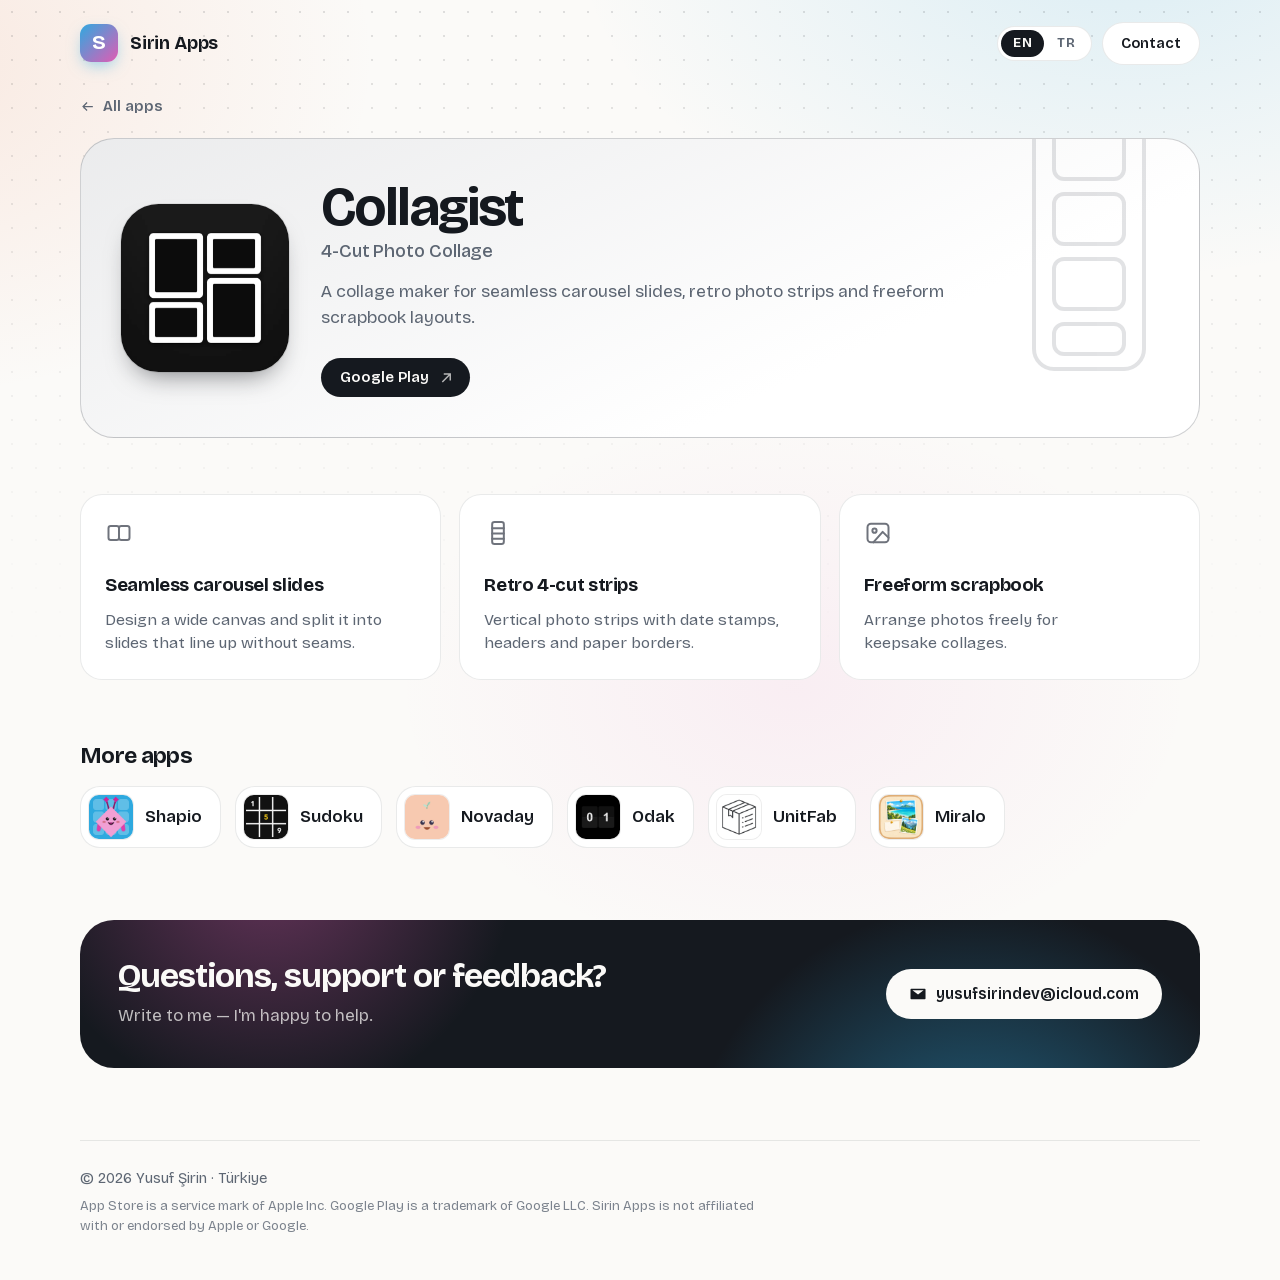
==== collagist/index.html @ 5d256554 "Add app detail pages, line motifs, platform-aware store buttons and SEO basics Co-Authored-By: Claud" ====
<!DOCTYPE html>
<html lang="en">
<head>
  <meta charset="utf-8">
  <meta name="viewport" content="width=device-width, initial-scale=1">
  <title>Collagist: 4-Cut Photo Collage — Sirin Apps</title>
  <meta name="description" content="A collage maker for seamless carousel slides, retro photo strips and freeform scrapbook layouts.">
  <link rel="canonical" href="https://yusufsirinn.github.io/collagist/">
  <meta name="color-scheme" content="light dark">
  <meta name="theme-color" content="#fbfaf8" media="(prefers-color-scheme: light)">
  <meta name="theme-color" content="#0c0f14" media="(prefers-color-scheme: dark)">
  <meta property="og:type" content="website">
  <meta property="og:site_name" content="Sirin Apps">
  <meta property="og:title" content="Collagist: 4-Cut Photo Collage — Sirin Apps">
  <meta property="og:description" content="A collage maker for seamless carousel slides, retro photo strips and freeform scrapbook layouts.">
  <meta property="og:url" content="https://yusufsirinn.github.io/collagist/">
  <meta property="og:image" content="https://yusufsirinn.github.io/icons/collagist.webp">
  <meta name="twitter:card" content="summary">
  <link rel="icon" href="data:image/svg+xml,%3Csvg xmlns='http://www.w3.org/2000/svg' viewBox='0 0 64 64'%3E%3Cdefs%3E%3ClinearGradient id='g' x1='0' y1='0' x2='1' y2='1'%3E%3Cstop offset='0' stop-color='%232fa9e0'/%3E%3Cstop offset='1' stop-color='%23e05cb4'/%3E%3C/linearGradient%3E%3C/defs%3E%3Crect width='64' height='64' rx='15' fill='url(%23g)'/%3E%3Ctext x='32' y='46' font-family='Helvetica,Arial,sans-serif' font-size='38' font-weight='700' text-anchor='middle' fill='white'%3ES%3C/text%3E%3C/svg%3E">
  <link rel="preload" href="../fonts/bricolage-latin.woff2" as="font" type="font/woff2" crossorigin>
  <link rel="stylesheet" href="../assets/site.css">
  <script type="application/ld+json">{"@context": "https://schema.org", "@type": "MobileApplication", "name": "Collagist", "description": "A collage maker for seamless carousel slides, retro photo strips and freeform scrapbook layouts.", "applicationCategory": "PhotographyApplication", "operatingSystem": "Android", "url": "https://yusufsirinn.github.io/collagist/", "image": "https://yusufsirinn.github.io/icons/collagist.webp", "author": {"@type": "Person", "name": "Yusuf Şirin"}}</script>
</head>
<body class="sub-page">
  <!--sprite-->
  <svg width="0" height="0" style="position:absolute" aria-hidden="true" focusable="false">
    <symbol id="i-arrow" viewBox="0 0 24 24"><path d="M8 6h10v10h-2V9.41l-9.3 9.3-1.42-1.42L14.59 8H8V6z"/></symbol>
    <symbol id="i-mail" viewBox="0 0 24 24"><path d="M3 5h18a1 1 0 0 1 1 1v12a1 1 0 0 1-1 1H3a1 1 0 0 1-1-1V6a1 1 0 0 1 1-1zm1.6 2 7.4 5.6L19.4 7H4.6z"/></symbol>
    <symbol id="i-trace" viewBox="0 0 24 24"><path d="M4 19c3-6 6-2 8-7s5-6 8-7"/><circle cx="20" cy="5" r="1.6"/></symbol>
    <symbol id="i-star" viewBox="0 0 24 24"><path d="M12 3l2.7 5.6 6.1.9-4.4 4.3 1 6.1L12 17l-5.4 2.9 1-6.1L3.2 9.5l6.1-.9z"/></symbol>
    <symbol id="i-grid" viewBox="0 0 24 24"><rect x="4" y="4" width="16" height="16" rx="2.5"/><path d="M4 9.3h16M4 14.7h16M9.3 4v16M14.7 4v16"/></symbol>
    <symbol id="i-bulb" viewBox="0 0 24 24"><path d="M9 18h6M10 21h4M12 3a6 6 0 0 0-3.5 10.9c.6.5 1 1.2 1 2.1h5c0-.9.4-1.6 1-2.1A6 6 0 0 0 12 3z"/></symbol>
    <symbol id="i-levels" viewBox="0 0 24 24"><path d="M5 20v-6M12 20V9M19 20V4"/></symbol>
    <symbol id="i-calendar" viewBox="0 0 24 24"><rect x="4" y="5" width="16" height="15" rx="3"/><path d="M4 10h16M8 3v4M16 3v4"/></symbol>
    <symbol id="i-widget" viewBox="0 0 24 24"><rect x="4" y="4" width="7" height="7" rx="2"/><rect x="13" y="4" width="7" height="7" rx="2"/><rect x="4" y="13" width="7" height="7" rx="2"/><rect x="13" y="13" width="7" height="7" rx="2"/></symbol>
    <symbol id="i-heart" viewBox="0 0 24 24"><path d="M12 20s-7-4.4-7-10a4 4 0 0 1 7-2.5A4 4 0 0 1 19 10c0 5.6-7 10-7 10z"/></symbol>
    <symbol id="i-timer" viewBox="0 0 24 24"><circle cx="12" cy="13.5" r="7.5"/><path d="M12 13.5V9.5M9.5 2.5h5M12 2.5v3.5"/></symbol>
    <symbol id="i-palette" viewBox="0 0 24 24"><path d="M12 3a9 9 0 1 0 0 18c1.1 0 1.8-.9 1.5-1.9-.3-1 .4-2.1 1.5-2.1H17a4 4 0 0 0 4-4c0-5-4-10-9-10z"/><path d="M7.5 11h.01M10 7.5h.01M14.5 7.5h.01"/></symbol>
    <symbol id="i-bell" viewBox="0 0 24 24"><path d="M6 16v-5a6 6 0 0 1 12 0v5l1.5 2h-15zM10 21h4"/></symbol>
    <symbol id="i-calc" viewBox="0 0 24 24"><rect x="5" y="3" width="14" height="18" rx="3"/><path d="M8.5 7.5h7M8.5 12h.01M12 12h.01M15.5 12h.01M8.5 16h.01M12 16h.01M15.5 16h.01"/></symbol>
    <symbol id="i-box" viewBox="0 0 24 24"><path d="M12 3l8 4v10l-8 4-8-4V7zM4 7l8 4 8-4M12 11v10"/></symbol>
    <symbol id="i-list" viewBox="0 0 24 24"><path d="M5 7h14M5 12h14M5 17h9"/></symbol>
    <symbol id="i-image" viewBox="0 0 24 24"><rect x="3" y="4" width="18" height="16" rx="3"/><circle cx="9" cy="10" r="1.8"/><path d="M21 16l-5-5-8 9"/></symbol>
    <symbol id="i-slides" viewBox="0 0 24 24"><rect x="3" y="6" width="9" height="12" rx="2"/><rect x="12" y="6" width="9" height="12" rx="2"/></symbol>
    <symbol id="i-strip" viewBox="0 0 24 24"><rect x="7" y="2.5" width="10" height="19" rx="2"/><path d="M7 8h10M7 12.5h10M7 17h10"/></symbol>
    <symbol id="p-shapio" viewBox="0 0 120 120"><circle cx="34" cy="36" r="15"/><path d="M82 20l22 38H60z"/><rect x="40" y="76" width="36" height="30" rx="8"/><path d="M34 51v25M70 58l-12 18" stroke-dasharray="3 6"/></symbol>
    <symbol id="p-sudoku" viewBox="0 0 120 120"><rect x="18" y="18" width="84" height="84" rx="10"/><path d="M46 18v84M74 18v84M18 46h84M18 74h84"/><circle cx="60" cy="60" r="9"/></symbol>
    <symbol id="p-novaday" viewBox="0 0 120 120"><rect x="16" y="26" width="88" height="78" rx="12"/><path d="M16 48h88M40 16v20M80 16v20"/><circle cx="72" cy="78" r="9"/><path d="M34 70h.01M48 70h.01M34 86h.01M48 86h.01M58 70h.01"/></symbol>
    <symbol id="p-odak" viewBox="0 0 120 120"><circle cx="60" cy="60" r="44"/><circle cx="60" cy="60" r="30" stroke-dasharray="2 7"/><path d="M60 60V34M60 60l20 12M60 12v8M60 100v8M12 60h8M100 60h8"/></symbol>
    <symbol id="p-unitfab" viewBox="0 0 120 120"><path d="M60 14l42 21v50L60 106 18 85V35zM18 35l42 21 42-21M60 56v50"/><path d="M38 24l42 21" stroke-dasharray="3 6"/></symbol>
    <symbol id="p-miralo" viewBox="0 0 120 120"><rect x="14" y="22" width="48" height="38" rx="8"/><rect x="70" y="14" width="36" height="54" rx="8"/><rect x="22" y="68" width="32" height="34" rx="8"/><rect x="62" y="76" width="44" height="26" rx="8"/><circle cx="38" cy="41" r="6"/></symbol>
    <symbol id="p-collagist" viewBox="0 0 120 120"><rect x="38" y="8" width="44" height="104" rx="8"/><rect x="46" y="16" width="28" height="20" rx="4"/><rect x="46" y="42" width="28" height="20" rx="4"/><rect x="46" y="68" width="28" height="20" rx="4"/><rect x="46" y="94" width="28" height="12" rx="4"/></symbol>
  </svg>
  <!--/sprite-->

  <div class="wrap">
    <header class="top">
      <a class="brand" href="../" aria-label="Sirin Apps"><span class="mark" aria-hidden="true">S</span>Sirin Apps</a>
      <div class="top-actions">
        <div class="lang" role="group" aria-label="Language">
          <button type="button" data-lang="en" lang="en" aria-label="English" aria-pressed="true">EN</button>
          <button type="button" data-lang="tr" lang="tr" aria-label="Türkçe" aria-pressed="false">TR</button>
        </div>
        <a class="btn ghost small" href="../#contact" data-i18n="nav.contact">Contact</a>
      </div>
    </header>

    <main id="top">
      <a class="crumb" href="../#apps"><svg class="i" aria-hidden="true"><use href="#i-arrow"/></svg><span data-i18n="page.back">All apps</span></a>

      <section class="page-hero rise" style="--accent:#6f737c">
        <svg class="pat" aria-hidden="true"><use href="#p-collagist"/></svg>
        <img class="app-icon" src="../icons/collagist.webp" width="168" height="168" alt="Collagist icon" data-app="Collagist">
        <div>
          <h1>Collagist<span class="sr">: </span><span class="sub" data-i18n="collagist.sub">4-Cut Photo Collage</span></h1>
          <p class="lead" data-i18n="collagist.lead">A collage maker for seamless carousel slides, retro photo strips and freeform scrapbook layouts.</p>
          <div class="stores">
            <a class="store" href="https://play.google.com/store/apps/details?id=com.collagist.app" aria-label="Collagist on Google Play" data-app="Collagist" data-store="play">Google Play<svg class="i" aria-hidden="true"><use href="#i-arrow"/></svg></a>
          </div>
        </div>
      </section>

      <section class="features rise" style="--accent:#6f737c; --i:2">
        <div class="feat">
          <svg viewBox="0 0 24 24" aria-hidden="true"><use href="#i-slides"/></svg>
          <h3 data-i18n="collagist.f1t">Seamless carousel slides</h3>
          <p data-i18n="collagist.f1d">Design a wide canvas and split it into slides that line up without seams.</p>
        </div>
        <div class="feat">
          <svg viewBox="0 0 24 24" aria-hidden="true"><use href="#i-strip"/></svg>
          <h3 data-i18n="collagist.f2t">Retro 4-cut strips</h3>
          <p data-i18n="collagist.f2d">Vertical photo strips with date stamps, headers and paper borders.</p>
        </div>
        <div class="feat">
          <svg viewBox="0 0 24 24" aria-hidden="true"><use href="#i-image"/></svg>
          <h3 data-i18n="collagist.f3t">Freeform scrapbook</h3>
          <p data-i18n="collagist.f3d">Arrange photos freely for keepsake collages.</p>
        </div>
      </section>

      <section class="others">
        <h2 data-i18n="page.others">More apps</h2>
        <ul>
          <li><a href="../shapio/"><img src="../icons/shapio.webp" width="44" height="44" alt="">Shapio</a></li>
          <li><a href="../sudoku/"><img src="../icons/sudoku.webp" width="44" height="44" alt="">Sudoku</a></li>
          <li><a href="../novaday/"><img src="../icons/novaday.webp" width="44" height="44" alt="">Novaday</a></li>
          <li><a href="../odak/"><img src="../icons/odak.webp" width="44" height="44" alt="">Odak</a></li>
          <li><a href="../unitfab/"><img src="../icons/unitfab.webp" width="44" height="44" alt="">UnitFab</a></li>
          <li><a href="../miralo/"><img src="../icons/miralo.webp" width="44" height="44" alt="">Miralo</a></li>
        </ul>
      </section>

      <section id="contact">
        <div class="contact">
          <div>
            <h2 data-i18n="contact.title">Questions, support or feedback?</h2>
            <p data-i18n="contact.text">Write to me — I'm happy to help.</p>
          </div>
          <a class="btn" href="mailto:yusufsirindev@icloud.com"><svg class="i"><use href="#i-mail"/></svg>yusufsirindev@icloud.com</a>
        </div>
      </section>
    </main>

    <footer>
      <p>© 2026 Yusuf Şirin · Türkiye</p>
      <p class="legal" data-i18n="footer.legal">App Store is a service mark of Apple Inc. Google Play is a trademark of Google LLC. Sirin Apps is not affiliated with or endorsed by Apple or Google.</p>
    </footer>
  </div>
  <script>
    window.SIRIN_TR = {
        "nav.contact": "İletişim",
        "page.back": "Tüm uygulamalar",
        "page.others": "Diğer uygulamalar",
        "card.more": "Ayrıntılar",
        "contact.title": "Soru, destek ya da geri bildirim?",
        "contact.text": "Bana yazın, yardımcı olmaktan memnuniyet duyarım.",
        "footer.legal": "App Store, Apple Inc.'in hizmet markasıdır. Google Play, Google LLC'nin ticari markasıdır. Sirin Apps, Apple veya Google ile bağlantılı değildir ve bunlar tarafından onaylanmamıştır.",
        "collagist.sub": "4 Kare Foto Kolaj",
        "collagist.lead": "Kesintisiz carousel dilimleri, retro fotoğraf şeritleri ve serbest scrapbook düzenleri için kolaj uygulaması.",
        "collagist.f1t": "Kesintisiz carousel dilimleri",
        "collagist.f1d": "Geniş bir tuval tasarla, dikişsiz hizalanan dilimlere böl.",
        "collagist.f2t": "Retro 4 kare şeritler",
        "collagist.f2d": "Tarih damgalı, başlıklı ve kâğıt kenarlıklı dikey fotoğraf şeritleri.",
        "collagist.f3t": "Serbest scrapbook",
        "collagist.f3d": "Hatıra kolajları için fotoğrafları serbestçe yerleştir."
      };
    window.SIRIN_META = {"desc": {"en": "A collage maker for seamless carousel slides, retro photo strips and freeform scrapbook layouts.", "tr": "Kesintisiz carousel dilimleri, retro fotoğraf şeritleri ve serbest scrapbook düzenleri için kolaj uygulaması."}, "title": {"en": "Collagist: 4-Cut Photo Collage — Sirin Apps", "tr": "Collagist: 4 Kare Foto Kolaj — Sirin Apps"}};
  </script>
  <script src="../assets/site.js"></script>
</body>
</html>
---- assets/site.css ----
@font-face {
      font-family: "Bricolage Grotesque"; font-style: normal; font-weight: 400 800; font-display: swap;
      src: url(../fonts/bricolage-latin-ext.woff2) format("woff2");
      unicode-range: U+0100-02BA, U+02BD-02C5, U+02C7-02CC, U+02CE-02D7, U+02DD-02FF, U+0304, U+0308, U+0329, U+1D00-1DBF, U+1E00-1E9F, U+1EF2-1EFF, U+2020, U+20A0-20AB, U+20AD-20C0, U+2113, U+2C60-2C7F, U+A720-A7FF;
    }
    @font-face {
      font-family: "Bricolage Grotesque"; font-style: normal; font-weight: 400 800; font-display: swap;
      src: url(../fonts/bricolage-latin.woff2) format("woff2");
      unicode-range: U+0000-00FF, U+0131, U+0152-0153, U+02BB-02BC, U+02C6, U+02DA, U+02DC, U+0304, U+0308, U+0329, U+2000-206F, U+20AC, U+2122, U+2191, U+2193, U+2212, U+2215, U+FEFF, U+FFFD;
    }

    :root {
      color-scheme: light dark;
      --bg: #fbfaf8;
      --card: #ffffff;
      --ink: #15191f;
      --soft: #5d6673;
      --line: rgba(21, 25, 31, .09);
      --dot: rgba(21, 25, 31, .13);
      --glow-a: rgba(47, 169, 224, .16);
      --glow-b: rgba(240, 162, 127, .2);
      --glow-c: rgba(224, 92, 180, .08);
      --deco: rgba(21, 25, 31, .3);
      --shadow: 21 25 31;
      --radius: 28px;
      --font: "Bricolage Grotesque", ui-rounded, -apple-system, BlinkMacSystemFont, "Segoe UI", Roboto, Helvetica, Arial, sans-serif;
    }
    @media (prefers-color-scheme: dark) {
      :root {
        --bg: #0c0f14;
        --card: #141922;
        --ink: #f1f4f8;
        --soft: #98a3b2;
        --line: rgba(255, 255, 255, .09);
        --dot: rgba(255, 255, 255, .11);
        --glow-a: rgba(47, 169, 224, .15);
        --glow-b: rgba(240, 162, 127, .09);
        --glow-c: rgba(224, 92, 180, .1);
        --deco: rgba(255, 255, 255, .3);
        --shadow: 0 0 0;
      }
    }

    * { box-sizing: border-box; margin: 0; }
    html { scroll-behavior: smooth; -webkit-text-size-adjust: 100%; }
    body {
      position: relative;
      overflow-x: hidden;
      background: var(--bg);
      color: var(--ink);
      font: 400 17px/1.55 var(--font);
      -webkit-font-smoothing: antialiased;
    }
    /* Arka plan: üstte renkli ışıma + silikleşen nokta ızgarası */
    body::before {
      content: ""; position: absolute; inset: 0 0 auto 0; height: 980px; z-index: -1; pointer-events: none;
      background:
        radial-gradient(56rem 36rem at 88% -8%, var(--glow-a), transparent 62%),
        radial-gradient(48rem 34rem at -8% 6%, var(--glow-b), transparent 62%),
        radial-gradient(40rem 28rem at 62% 70%, var(--glow-c), transparent 62%);
    }
    body::after {
      content: ""; position: absolute; inset: 0 0 auto 0; height: 760px; z-index: -1; pointer-events: none;
      background-image: radial-gradient(var(--dot) 1.2px, transparent 1.4px);
      background-size: 24px 24px;
      -webkit-mask-image: linear-gradient(to bottom, #000 0%, transparent 85%);
              mask-image: linear-gradient(to bottom, #000 0%, transparent 85%);
    }

    .wrap { width: min(1120px, 100% - 32px); margin-inline: auto; }
    a { color: inherit; text-decoration: none; }
    :focus-visible { outline: 3px solid #2fa9e0; outline-offset: 3px; border-radius: 12px; }
    .sr { position: absolute; width: 1px; height: 1px; overflow: hidden; clip: rect(0 0 0 0); white-space: nowrap; }
    svg.i { width: 1.15em; height: 1.15em; flex: none; fill: currentColor; }

    /* ───── Üst şerit ───── */
    .top { display: flex; align-items: center; justify-content: space-between; padding: 22px 0; }
    .brand { display: inline-flex; align-items: center; gap: 12px; white-space: nowrap; font-weight: 700; font-size: 1.12rem; letter-spacing: -.01em; }
    .mark {
      width: 38px; height: 38px; border-radius: 11px; display: grid; place-items: center;
      color: #fff; font-weight: 700; font-size: 1.3rem; line-height: 1;
      background: linear-gradient(135deg, #2fa9e0, #e05cb4);
      box-shadow: 0 6px 16px -4px rgba(47, 169, 224, .55);
    }

    .top-actions { display: flex; align-items: center; gap: 10px; }

    /* ───── Dil anahtarı ───── */
    .lang {
      position: relative; display: inline-grid; grid-template-columns: 1fr 1fr;
      padding: 3px; border-radius: 999px; background: var(--card); border: 1px solid var(--line);
    }
    .lang::before {
      content: ""; position: absolute; top: 3px; bottom: 3px; left: 3px; width: calc(50% - 3px);
      border-radius: 999px; background: var(--ink);
      transition: transform .3s cubic-bezier(.3, 1.3, .5, 1);
    }
    html[data-lang="tr"] .lang::before { transform: translateX(100%); }
    .lang button {
      position: relative; z-index: 1; min-width: 42px; padding: 7px 12px;
      border: 0; border-radius: 999px; background: none; cursor: pointer;
      font: 700 .8rem/1 var(--font); letter-spacing: .06em; color: var(--soft);
      transition: color .25s ease;
    }
    .lang button[aria-pressed="true"] { color: var(--bg); }
    .lang button:not([aria-pressed="true"]):hover { color: var(--ink); }

    /* ───── Düğmeler ───── */
    .btn {
      display: inline-flex; align-items: center; gap: 9px;
      padding: 12px 22px; border-radius: 999px; font-weight: 600; font-size: .98rem;
      border: 1px solid transparent; cursor: pointer;
      transition: transform .18s ease, box-shadow .18s ease, background .18s ease;
    }
    .btn:hover { transform: translateY(-2px); }
    .btn.primary { background: var(--ink); color: var(--bg); box-shadow: 0 10px 24px -10px rgb(var(--shadow) / .55); }
    .btn.ghost { background: var(--card); border-color: var(--line); }
    .btn.ghost:hover { box-shadow: 0 10px 24px -12px rgb(var(--shadow) / .35); }
    .btn.small { padding: 9px 18px; font-size: .92rem; }

    /* ───── Hero ───── */
    .hero { display: grid; grid-template-columns: 1.08fr .92fr; align-items: center; gap: 40px; padding: 48px 0 88px; }
    .eyebrow {
      display: inline-flex; flex-wrap: wrap; align-items: center; gap: 6px 16px; padding: 8px 16px 8px 13px; border-radius: 22px;
      background: var(--card); border: 1px solid var(--line);
      font-size: .88rem; font-weight: 600; color: var(--soft);
    }
    .eyebrow .tag { display: inline-flex; align-items: center; gap: 7px; }
    .eyebrow .tag svg {
      width: 19px; height: 19px; flex: none; fill: none; stroke: var(--c); stroke-width: 1.8;
      stroke-linecap: round; stroke-linejoin: round;
    }
    h1 {
      margin-top: 22px;
      font-size: clamp(2.7rem, 6.4vw, 4.7rem); font-weight: 700; line-height: 1.04; letter-spacing: -.038em;
      text-wrap: balance;
    }
    h1 > span:first-child { display: block; }
    html[lang="tr"] h1 { font-size: clamp(2.3rem, 5.2vw, 3.8rem); }
    .grad {
      background: linear-gradient(100deg, #2fa9e0 0%, #b865d6 52%, #f08a5d 100%);
      -webkit-background-clip: text; background-clip: text; color: transparent;
    }
    .lead { margin-top: 22px; max-width: 34em; font-size: 1.2rem; line-height: 1.5; color: var(--soft); text-wrap: pretty; }
    .cta { margin-top: 32px; display: flex; flex-wrap: wrap; gap: 12px; }

    /* Dağınık ikon kümesi */
    .cluster { position: relative; width: min(100%, 460px); aspect-ratio: 1 / .96; margin-inline: auto; }
    .cluster::before {
      content: ""; position: absolute; inset: 6% 4%; border-radius: 50%; filter: blur(46px); opacity: .32;
      background: conic-gradient(from 210deg, #2fa9e0, #e05cb4, #f7c9b0, #ffd36b, #2fa9e0);
    }
    .ico {
      position: absolute; left: var(--x); top: var(--y); width: var(--s); aspect-ratio: 1;
      border-radius: 22.37%; display: block;
      box-shadow: 0 0 0 1px rgba(0, 0, 0, .07), 0 22px 40px -14px rgb(var(--shadow) / .5);
      transform: rotate(var(--r));
    }

    /* ───── Bölüm başlığı ───── */
    section { scroll-margin-top: 16px; }
    .sec-head { display: flex; align-items: baseline; gap: 12px; margin-bottom: 26px; }
    h2 { font-size: clamp(1.8rem, 3.6vw, 2.4rem); font-weight: 700; letter-spacing: -.03em; line-height: 1.1; }
    .count {
      font-size: .9rem; font-weight: 700; color: var(--soft); padding: 2px 11px; border-radius: 999px;
      background: var(--card); border: 1px solid var(--line);
    }

    /* ───── Uygulama kartları (bento) ───── */
    .grid { display: grid; grid-template-columns: repeat(6, 1fr); gap: 18px; }
    .app {
      --accent: #2fa9e0;
      grid-column: span 3;
    }
    .app:last-child:nth-child(odd) { grid-column: 1 / -1; }
    .app {
      position: relative; overflow: hidden; isolation: isolate;
      display: flex; flex-direction: column; gap: 18px;
      padding: 26px; border-radius: var(--radius);
      background: var(--card);
      border: 1px solid var(--line);
      transition: transform .3s ease, box-shadow .3s ease, border-color .3s ease;
    }
    @supports (background: color-mix(in srgb, red 10%, blue)) {
      .app {
        background: linear-gradient(155deg, color-mix(in srgb, var(--accent) 17%, var(--card)), var(--card) 68%);
        border-color: color-mix(in srgb, var(--accent) 24%, var(--line));
      }
      .app::before { background: radial-gradient(circle, color-mix(in srgb, var(--accent) 42%, transparent), transparent 66%); }
    }
    .app::before {
      content: ""; position: absolute; z-index: -1; width: 78%; aspect-ratio: 1; right: -24%; top: -34%;
      background: radial-gradient(circle, rgba(47, 169, 224, .3), transparent 66%);
      opacity: .55; transition: opacity .4s ease, transform .5s ease;
    }
    .app:hover { transform: translateY(-2px); box-shadow: 0 28px 50px -26px rgb(var(--shadow) / .5); }
    .app:hover::before { opacity: 1; transform: scale(1.12); }

    .app-icon {
      width: 108px; height: 108px; border-radius: 22.37%; flex: none; display: block;
      box-shadow: 0 0 0 1px rgba(0, 0, 0, .07), 0 14px 26px -12px rgb(var(--shadow) / .55);
      transition: transform .35s cubic-bezier(.3, 1.6, .5, 1);
    }
    .app:hover .app-icon { transform: rotate(-3deg); }

    .app h3 { font-size: 1.55rem; font-weight: 700; letter-spacing: -.028em; line-height: 1.12; }
    .app h3 .sub { display: block; margin-top: 4px; font-size: 1rem; font-weight: 500; letter-spacing: -.005em; color: var(--soft); }
    .app p { color: var(--soft); font-size: 1rem; line-height: 1.5; text-wrap: pretty; }
    .stores { margin-top: auto; padding-top: 4px; display: flex; flex-wrap: wrap; gap: 10px; }
    .store {
      display: inline-flex; align-items: center; gap: 9px;
      padding: 11px 15px 11px 19px; border-radius: 999px;
      background: var(--ink); color: var(--bg); font-weight: 600; font-size: .94rem; line-height: 1;
      transition: transform .18s ease, box-shadow .18s ease;
    }
    .store:hover { transform: translateY(-2px); box-shadow: 0 10px 20px -10px rgb(var(--shadow) / .6); }
    .store svg.i { width: 1.15em; height: 1.15em; opacity: .7; transition: transform .18s ease, opacity .18s ease; }
    .store:hover svg.i { transform: translate(2px, -2px); opacity: 1; }

    .app .body { display: flex; flex-direction: column; gap: 12px; }
    @media (min-width: 900px) {
      .app { flex-direction: row; align-items: flex-start; gap: 24px; }
      .app .body { flex: 1; align-self: stretch; }
    }

    /* ───── İletişim ───── */
    #contact { padding: 88px 0 72px; }
    .contact {
      position: relative; overflow: hidden; isolation: isolate;
      display: flex; flex-wrap: wrap; align-items: center; justify-content: space-between; gap: 24px;
      padding: 38px; border-radius: 34px; background: var(--ink); color: var(--bg);
    }
    .contact::before {
      content: ""; position: absolute; z-index: -1; inset: -40% -10% auto auto; width: 60%; aspect-ratio: 1;
      background: radial-gradient(circle, rgba(47, 169, 224, .55), transparent 62%);
    }
    .contact::after {
      content: ""; position: absolute; z-index: -1; inset: auto auto -50% -8%; width: 50%; aspect-ratio: 1;
      background: radial-gradient(circle, rgba(224, 92, 180, .4), transparent 62%);
    }
    .contact h2 { font-size: clamp(1.6rem, 3.2vw, 2.1rem); }
    .contact p { margin-top: 8px; opacity: .72; }
    .contact .btn { background: var(--bg); color: var(--ink); }

    footer .legal { margin-top: 6px; font-size: .82rem; opacity: .8; max-width: 52em; }
    footer { padding: 26px 0 44px; border-top: 1px solid var(--line); color: var(--soft); font-size: .92rem; }

    /* ───── Dil değişim geçişi ───── */
    main, footer { transition: opacity .14s ease; }
    html.switching main, html.switching footer { opacity: 0; }

    /* ───── Açılış animasyonu ───── */
    @keyframes rise { from { opacity: 0; transform: translateY(16px); } }
    .rise { animation: rise .7s cubic-bezier(.2, .7, .2, 1) both; animation-delay: calc(var(--i, 0) * 80ms); }

    /* ───── Küçük ekranlar ───── */
    @media (max-width: 899px) {
      .hero { grid-template-columns: 1fr; gap: 28px; padding: 28px 0 64px; }
      .cluster { width: min(100%, 380px); }
      .grid { grid-template-columns: repeat(2, 1fr); }
      .app { grid-column: span 1; }
      .app:last-child:nth-child(odd) { grid-column: 1 / -1; }
    }
    @media (max-width: 599px) {
      body { font-size: 16px; }
      .grid { grid-template-columns: 1fr; }
      .app:last-child:nth-child(odd) { grid-column: auto; }
      .app { padding: 22px; }
      .contact { padding: 28px 24px; border-radius: 28px; }
      .top-actions { gap: 8px; }
      .eyebrow { gap: 6px 12px; padding: 8px 14px 8px 11px; }
      .lang button { min-width: 38px; padding: 7px 10px; }
      #contact { padding: 64px 0 52px; }
    }
    @media (max-width: 380px) {
      .top-actions .btn { display: none; }
    }
    @media (prefers-reduced-motion: reduce) {
      html { scroll-behavior: auto; }
      .rise { animation: none; }
      .app, .app::before, .app-icon, .btn, .store, .lang::before, main, footer { transition: none; }
    }

/* ───── Mağaza düğmeleri: platforma duyarlı ───── */
.store.alt { background: var(--card); color: var(--ink); border: 1px solid var(--line); box-shadow: none; padding: 10px 14px 10px 18px; }
.store.alt:hover { box-shadow: 0 10px 20px -12px rgb(var(--shadow) / .4); }
.store[hidden] { display: none; }
.more { display: inline-flex; align-items: center; padding: 11px 6px; font-weight: 600; font-size: .94rem; line-height: 1; color: var(--soft); }
.more:hover { color: var(--ink); }
.more svg.i { margin-left: 6px; width: 1em; height: 1em; }

/* ───── Motifler (çizgi SVG) ───── */
svg.pat { position: absolute; z-index: -1; right: -18px; top: -18px; width: 128px; height: 128px; color: var(--accent); opacity: .2; pointer-events: none; fill: none; stroke: currentColor; stroke-width: 1.6; stroke-linecap: round; stroke-linejoin: round; transition: opacity .3s ease; }
.app:hover svg.pat { opacity: .32; }
svg.deco { position: absolute; inset: 0; width: 100%; height: 100%; color: var(--deco); fill: none; stroke: currentColor; stroke-width: 1.4; stroke-linecap: round; stroke-linejoin: round; opacity: .5; }
.cluster > .ico { z-index: 1; }

/* ───── Alt sayfalar ───── */
.crumb { display: inline-flex; align-items: center; gap: 8px; font-weight: 600; font-size: .94rem; color: var(--soft); padding: 8px 0; }
.crumb:hover { color: var(--ink); }
.crumb svg.i { transform: rotate(-135deg); width: 1em; height: 1em; }
.page-hero { --accent: #2fa9e0; position: relative; isolation: isolate; overflow: hidden; display: grid; grid-template-columns: auto 1fr; gap: 32px; align-items: center; margin-top: 12px; padding: 40px; border-radius: 34px; background: var(--card); border: 1px solid var(--line); }
@supports (background: color-mix(in srgb, red 10%, blue)) {
  .page-hero { background: linear-gradient(155deg, color-mix(in srgb, var(--accent) 14%, var(--card)), var(--card) 70%); border-color: color-mix(in srgb, var(--accent) 22%, var(--line)); }
}
.page-hero svg.pat { width: 300px; height: 300px; right: -40px; top: -50px; opacity: .2; }
.page-hero .app-icon { width: 168px; height: 168px; }
.page-hero h1 { margin-top: 0; font-size: clamp(2.2rem, 5vw, 3.4rem); }
.page-hero .sub { display: block; margin-top: 6px; font-size: 1.15rem; font-weight: 500; letter-spacing: -.005em; color: var(--soft); }
.page-hero .lead { margin-top: 18px; font-size: 1.1rem; max-width: 36em; }
.page-hero .stores { margin-top: 22px; }
.features { display: grid; grid-template-columns: repeat(3, 1fr); gap: 18px; margin-top: 56px; }
.feat { padding: 24px; border-radius: 22px; background: var(--card); border: 1px solid var(--line); }
.feat svg { width: 28px; height: 28px; fill: none; stroke: var(--accent); stroke-width: 1.7; stroke-linecap: round; stroke-linejoin: round; }
.feat h3 { margin-top: 16px; font-size: 1.15rem; font-weight: 700; letter-spacing: -.02em; }
.feat p { margin-top: 8px; color: var(--soft); font-size: .98rem; line-height: 1.5; text-wrap: pretty; }
.others { margin-top: 64px; }
.others h2 { font-size: 1.4rem; }
.others ul { list-style: none; padding: 0; margin: 18px 0 0; display: flex; flex-wrap: wrap; gap: 14px; }
.others a { display: inline-flex; align-items: center; gap: 12px; padding: 8px 18px 8px 8px; border-radius: 20px; background: var(--card); border: 1px solid var(--line); font-weight: 600; transition: transform .18s ease, box-shadow .18s ease; }
.others a:hover { transform: translateY(-2px); box-shadow: 0 10px 20px -12px rgb(var(--shadow) / .4); }
.others img { width: 44px; height: 44px; border-radius: 22.37%; box-shadow: 0 0 0 1px rgba(0,0,0,.07); }
.sub-page #contact { padding-top: 72px; }
@media (max-width: 899px) { .features { grid-template-columns: 1fr; } .page-hero { grid-template-columns: 1fr; padding: 28px 24px; gap: 20px; } .page-hero .app-icon { width: 120px; height: 120px; } }
@media (prefers-reduced-motion: reduce) { .others a, svg.pat { transition: none; } }
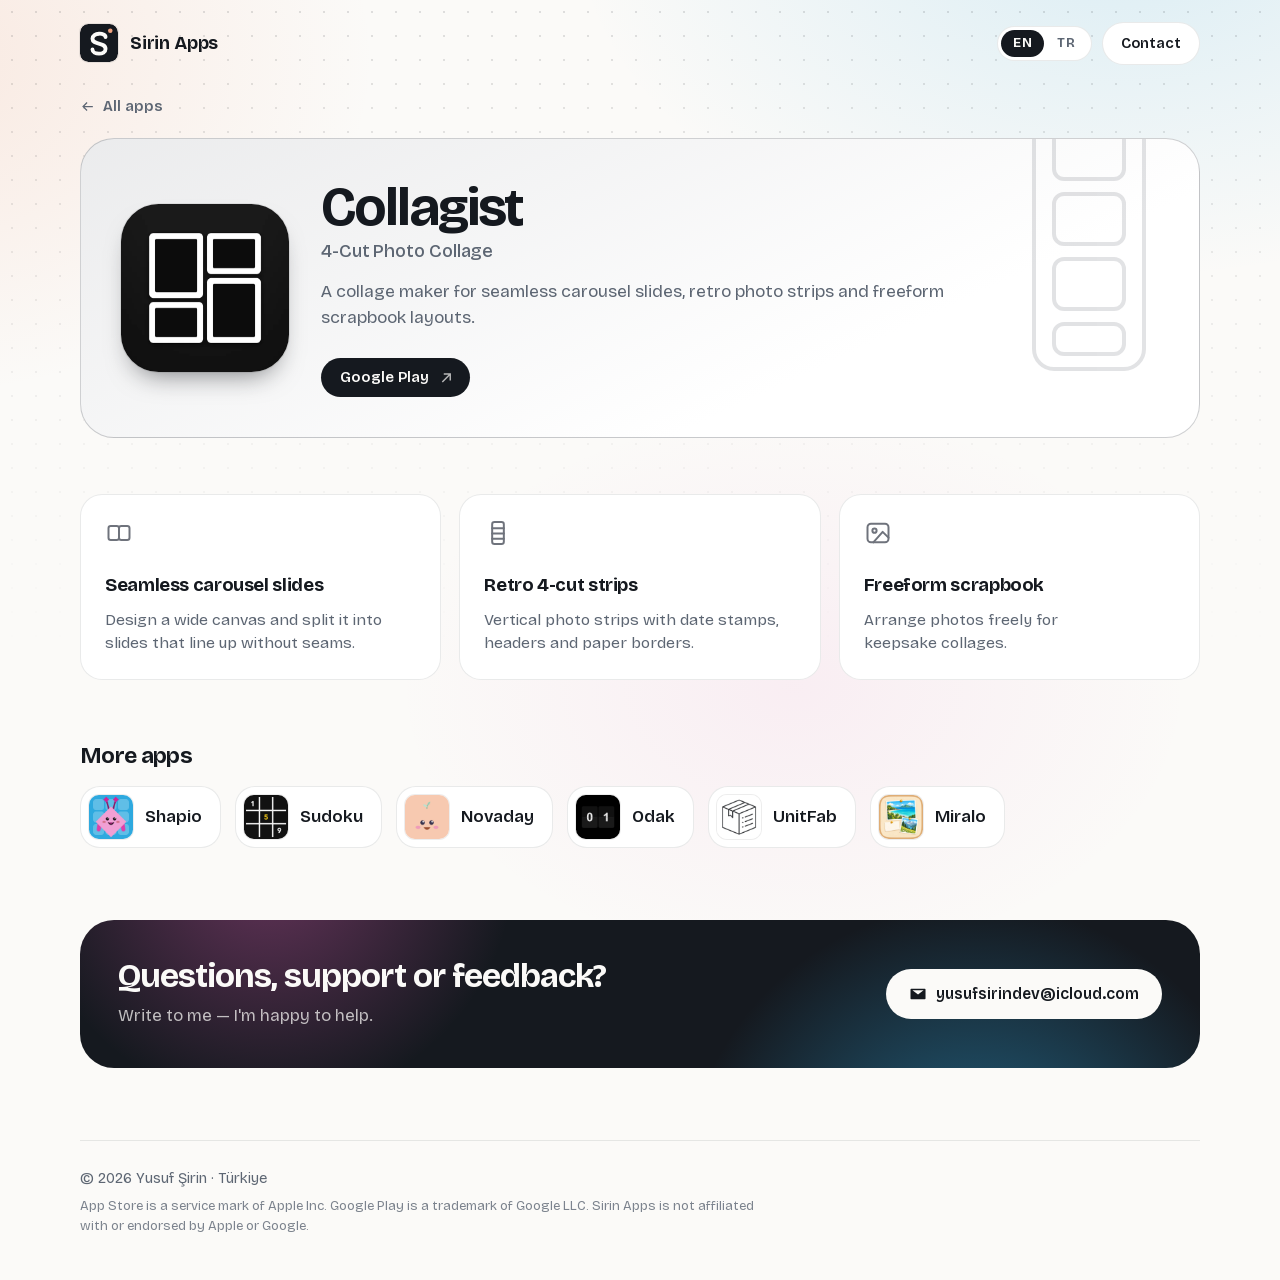
==== commit 362c724b: "New S brand mark (SVG), favicon and share image; calendar-leaf motif for Novaday Co-Authored-By: Cla" ====
--- a/collagist/index.html
+++ b/collagist/index.html
@@ -16,7 +16,7 @@
   <meta property="og:url" content="https://yusufsirinn.github.io/collagist/">
   <meta property="og:image" content="https://yusufsirinn.github.io/icons/collagist.webp">
   <meta name="twitter:card" content="summary">
-  <link rel="icon" href="data:image/svg+xml,%3Csvg xmlns='http://www.w3.org/2000/svg' viewBox='0 0 64 64'%3E%3Cdefs%3E%3ClinearGradient id='g' x1='0' y1='0' x2='1' y2='1'%3E%3Cstop offset='0' stop-color='%232fa9e0'/%3E%3Cstop offset='1' stop-color='%23e05cb4'/%3E%3C/linearGradient%3E%3C/defs%3E%3Crect width='64' height='64' rx='15' fill='url(%23g)'/%3E%3Ctext x='32' y='46' font-family='Helvetica,Arial,sans-serif' font-size='38' font-weight='700' text-anchor='middle' fill='white'%3ES%3C/text%3E%3C/svg%3E">
+  <link rel="icon" href="data:image/svg+xml,%3Csvg%20xmlns=%22http://www.w3.org/2000/svg%22%20viewBox=%220%200%2064%2064%22%3E%3Crect%20width=%2264%22%20height=%2264%22%20rx=%2214%22%20fill=%22%2315191f%22/%3E%3Cpath%20d=%22M43%2022c0-8-22-8-22%203%200%2011%2022%205%2022%2017%200%2011-22%2010-22%201%22%20fill=%22none%22%20stroke=%22%23fbfaf8%22%20stroke-width=%226.5%22%20stroke-linecap=%22round%22/%3E%3Ccircle%20cx=%2251%22%20cy=%2211.5%22%20r=%223.8%22%20fill=%22%23f0a27f%22/%3E%3C/svg%3E">
   <link rel="preload" href="../fonts/bricolage-latin.woff2" as="font" type="font/woff2" crossorigin>
   <link rel="stylesheet" href="../assets/site.css">
   <script type="application/ld+json">{"@context": "https://schema.org", "@type": "MobileApplication", "name": "Collagist", "description": "A collage maker for seamless carousel slides, retro photo strips and freeform scrapbook layouts.", "applicationCategory": "PhotographyApplication", "operatingSystem": "Android", "url": "https://yusufsirinn.github.io/collagist/", "image": "https://yusufsirinn.github.io/icons/collagist.webp", "author": {"@type": "Person", "name": "Yusuf Şirin"}}</script>
@@ -45,7 +45,7 @@
     <symbol id="i-strip" viewBox="0 0 24 24"><rect x="7" y="2.5" width="10" height="19" rx="2"/><path d="M7 8h10M7 12.5h10M7 17h10"/></symbol>
     <symbol id="p-shapio" viewBox="0 0 120 120"><circle cx="34" cy="36" r="15"/><path d="M82 20l22 38H60z"/><rect x="40" y="76" width="36" height="30" rx="8"/><path d="M34 51v25M70 58l-12 18" stroke-dasharray="3 6"/></symbol>
     <symbol id="p-sudoku" viewBox="0 0 120 120"><rect x="18" y="18" width="84" height="84" rx="10"/><path d="M46 18v84M74 18v84M18 46h84M18 74h84"/><circle cx="60" cy="60" r="9"/></symbol>
-    <symbol id="p-novaday" viewBox="0 0 120 120"><rect x="16" y="26" width="88" height="78" rx="12"/><path d="M16 48h88M40 16v20M80 16v20"/><circle cx="72" cy="78" r="9"/><path d="M34 70h.01M48 70h.01M34 86h.01M48 86h.01M58 70h.01"/></symbol>
+    <symbol id="p-novaday" viewBox="0 0 120 120"><path d="M104 80V44a18 18 0 0 0-18-18H34a18 18 0 0 0-18 18v42a18 18 0 0 0 18 18h38"/><path d="M104 80H90a10 10 0 0 0-10 10v14M104 80L80 104"/><path d="M42 18v16M78 18v16"/><circle cx="52" cy="54" r="7.5"/><circle cx="52" cy="76" r="10.5"/><path d="M92 50c0-8 4-13 12-14 0 8-4 13-12 14zM92 50v-8"/></symbol>
     <symbol id="p-odak" viewBox="0 0 120 120"><circle cx="60" cy="60" r="44"/><circle cx="60" cy="60" r="30" stroke-dasharray="2 7"/><path d="M60 60V34M60 60l20 12M60 12v8M60 100v8M12 60h8M100 60h8"/></symbol>
     <symbol id="p-unitfab" viewBox="0 0 120 120"><path d="M60 14l42 21v50L60 106 18 85V35zM18 35l42 21 42-21M60 56v50"/><path d="M38 24l42 21" stroke-dasharray="3 6"/></symbol>
     <symbol id="p-miralo" viewBox="0 0 120 120"><rect x="14" y="22" width="48" height="38" rx="8"/><rect x="70" y="14" width="36" height="54" rx="8"/><rect x="22" y="68" width="32" height="34" rx="8"/><rect x="62" y="76" width="44" height="26" rx="8"/><circle cx="38" cy="41" r="6"/></symbol>
@@ -55,7 +55,7 @@
 
   <div class="wrap">
     <header class="top">
-      <a class="brand" href="../" aria-label="Sirin Apps"><span class="mark" aria-hidden="true">S</span>Sirin Apps</a>
+      <a class="brand" href="../" aria-label="Sirin Apps"><span class="mark" aria-hidden="true"><svg viewBox="0 0 64 64"><rect width="64" height="64" rx="14" fill="#15191f"/><path d="M43 22c0-8-22-8-22 3 0 11 22 5 22 17 0 11-22 10-22 1" fill="none" stroke="#fbfaf8" stroke-width="6.5" stroke-linecap="round"/><circle cx="51" cy="11.5" r="3.8" fill="#f0a27f"/></svg></span>Sirin Apps</a>
       <div class="top-actions">
         <div class="lang" role="group" aria-label="Language">
           <button type="button" data-lang="en" lang="en" aria-label="English" aria-pressed="true">EN</button>
--- a/assets/site.css
+++ b/assets/site.css
@@ -76,12 +76,9 @@
     /* ───── Üst şerit ───── */
     .top { display: flex; align-items: center; justify-content: space-between; padding: 22px 0; }
     .brand { display: inline-flex; align-items: center; gap: 12px; white-space: nowrap; font-weight: 700; font-size: 1.12rem; letter-spacing: -.01em; }
-    .mark {
-      width: 38px; height: 38px; border-radius: 11px; display: grid; place-items: center;
-      color: #fff; font-weight: 700; font-size: 1.3rem; line-height: 1;
-      background: linear-gradient(135deg, #2fa9e0, #e05cb4);
-      box-shadow: 0 6px 16px -4px rgba(47, 169, 224, .55);
-    }
+.mark { width: 38px; height: 38px; flex: none; display: block; }
+.mark svg { display: block; width: 100%; height: 100%; border-radius: 22%; box-shadow: 0 0 0 1px rgba(255, 255, 255, .12); }
+@media (prefers-color-scheme: light) { .mark svg { box-shadow: 0 0 0 1px rgba(21, 25, 31, .08); } }
 
     .top-actions { display: flex; align-items: center; gap: 10px; }
 
